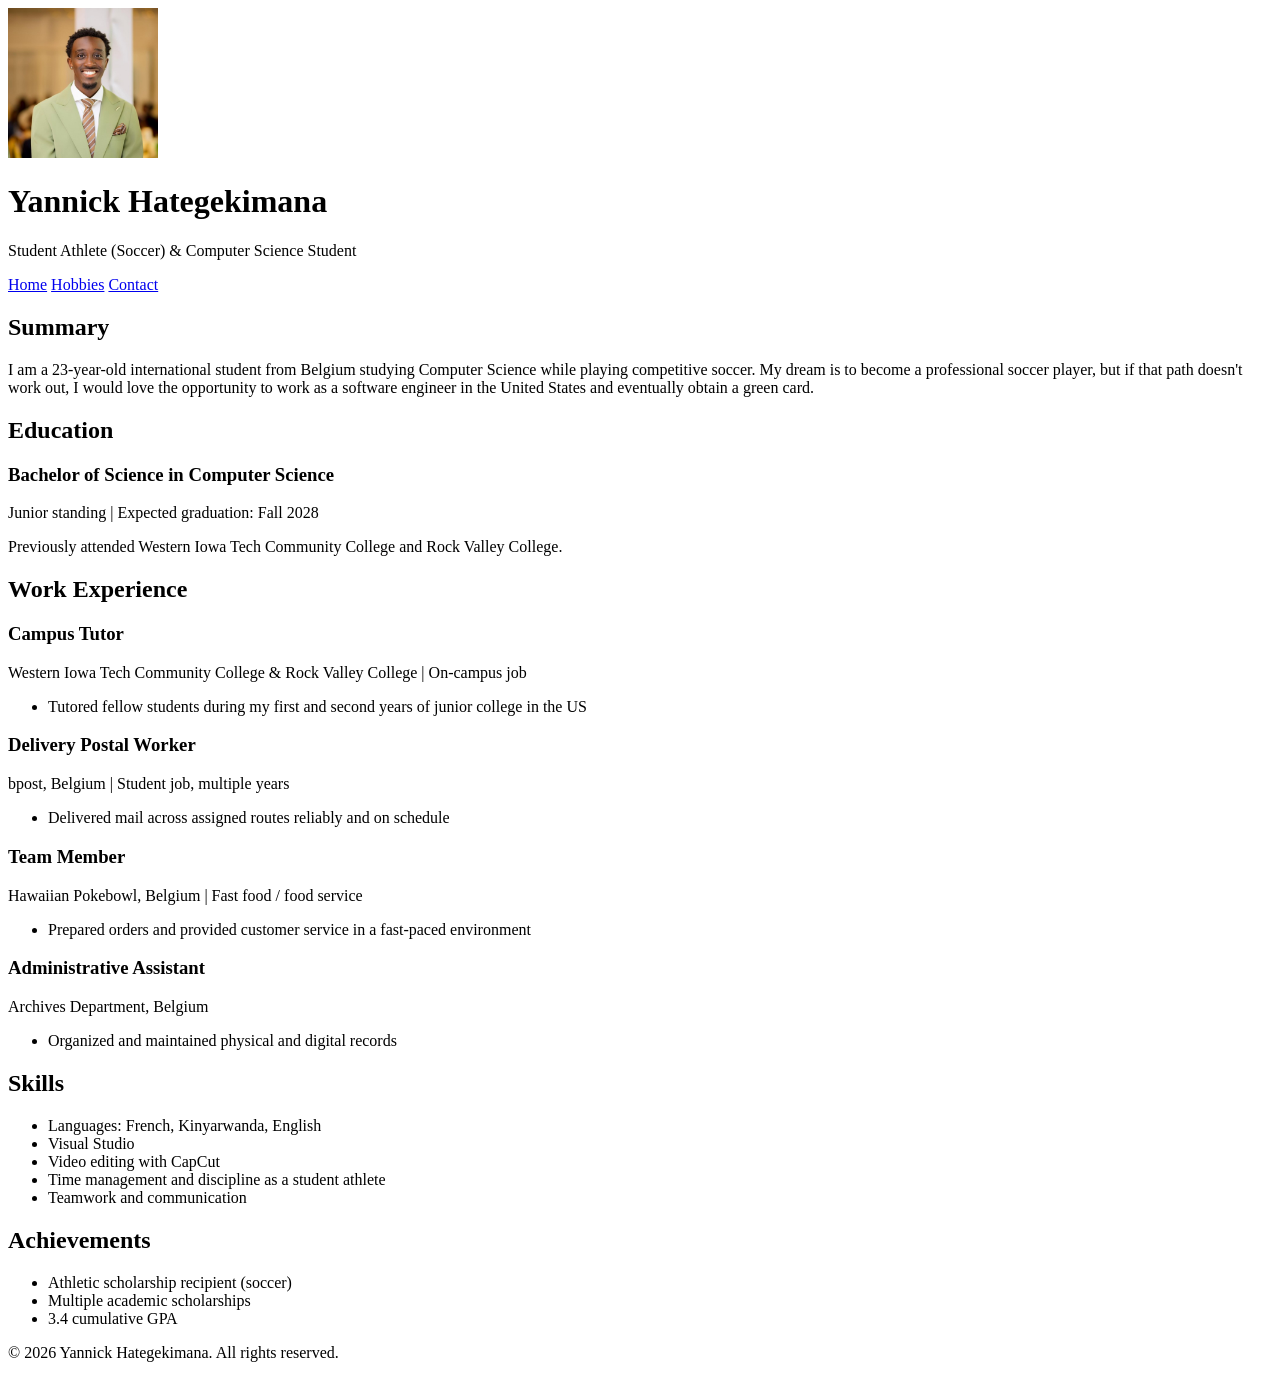
==== index.html @ 12e072e1 "Add website files" ====
<!DOCTYPE html>
<html lang="en">
<head>
  <meta charset="UTF-8">
  <title>My Resume</title>
</head>
<body>

  <header>
    <img src="images/profile.jpg" alt="Profile photo of Yannick Hategekimana" width="150">
    <h1>Yannick Hategekimana</h1>
    <p>Student Athlete (Soccer) &amp; Computer Science Student</p>
  </header>

  <nav>
    <a href="index.html">Home</a>
    <a href="hobbies.html">Hobbies</a>
    <a href="contact.html">Contact</a>
  </nav>

  <main>

    <section>
      <h2>Summary</h2>
      <p>
        I am a 23-year-old international student from Belgium studying Computer Science
        while playing competitive soccer. My dream is to become a professional soccer
        player, but if that path doesn't work out, I would love the opportunity to work
        as a software engineer in the United States and eventually obtain a green card.
      </p>
    </section>

    <section>
      <h2>Education</h2>
      <h3>Bachelor of Science in Computer Science</h3>
      <p>Junior standing | Expected graduation: Fall 2028</p>
      <p>Previously attended Western Iowa Tech Community College and Rock Valley College.</p>
    </section>

    <section>
      <h2>Work Experience</h2>

      <h3>Campus Tutor</h3>
      <p>Western Iowa Tech Community College &amp; Rock Valley College | On-campus job</p>
      <ul>
        <li>Tutored fellow students during my first and second years of junior college in the US</li>
      </ul>

      <h3>Delivery Postal Worker</h3>
      <p>bpost, Belgium | Student job, multiple years</p>
      <ul>
        <li>Delivered mail across assigned routes reliably and on schedule</li>
      </ul>

      <h3>Team Member</h3>
      <p>Hawaiian Pokebowl, Belgium | Fast food / food service</p>
      <ul>
        <li>Prepared orders and provided customer service in a fast-paced environment</li>
      </ul>

      <h3>Administrative Assistant</h3>
      <p>Archives Department, Belgium</p>
      <ul>
        <li>Organized and maintained physical and digital records</li>
      </ul>
    </section>

    <section>
      <h2>Skills</h2>
      <ul>
        <li>Languages: French, Kinyarwanda, English</li>
        <li>Visual Studio</li>
        <li>Video editing with CapCut</li>
        <li>Time management and discipline as a student athlete</li>
        <li>Teamwork and communication</li>
      </ul>
    </section>

    <section>
      <h2>Achievements</h2>
      <ul>
        <li>Athletic scholarship recipient (soccer)</li>
        <li>Multiple academic scholarships</li>
        <li>3.4 cumulative GPA</li>
      </ul>
    </section>

  </main>

  <footer>
    <p>&copy; 2026 Yannick Hategekimana. All rights reserved.</p>
  </footer>

</body>
</html>
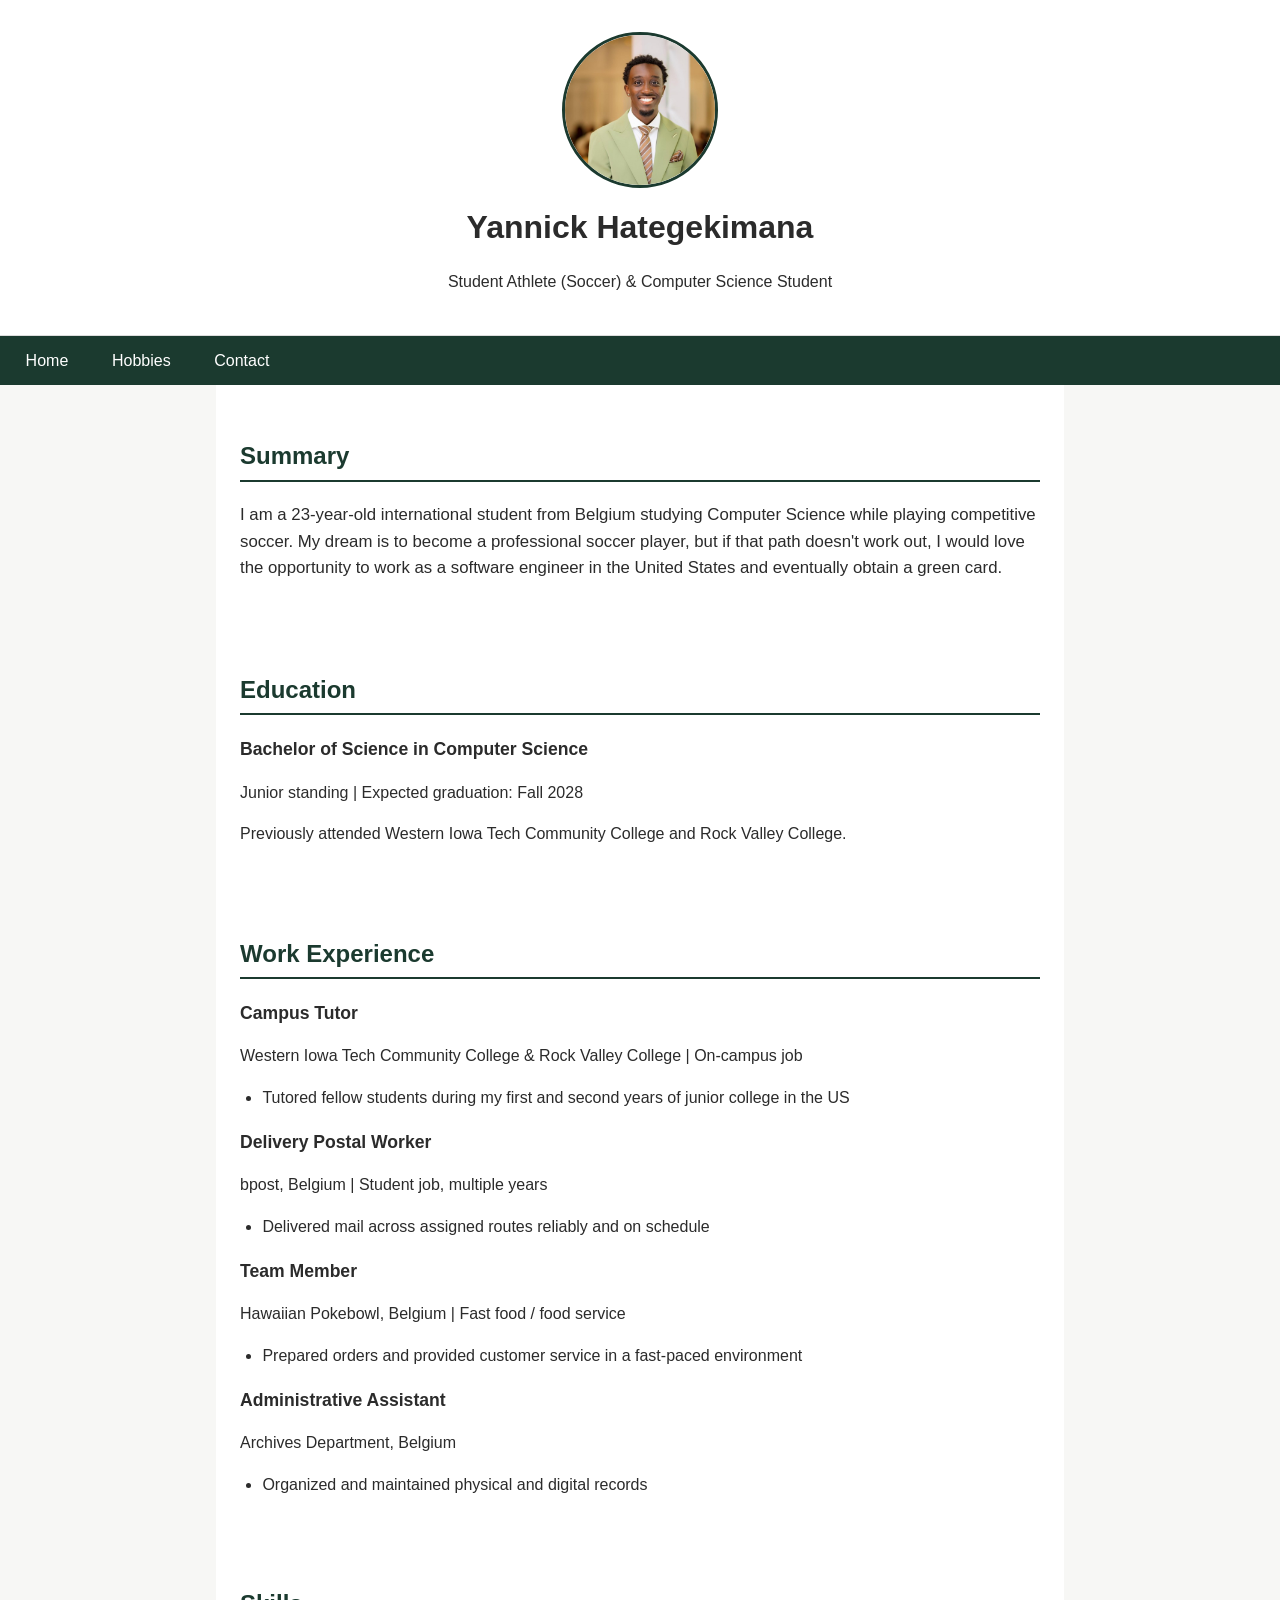
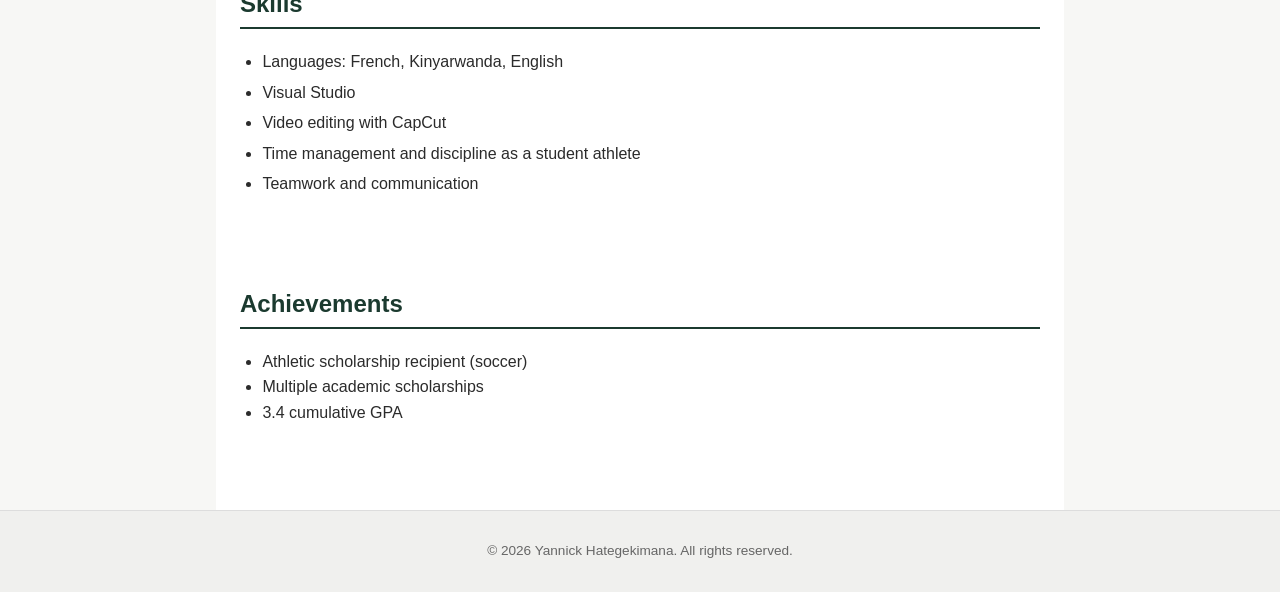
==== commit 00e8070d: "Add files via upload" ====
--- a/index.html
+++ b/index.html
@@ -3,16 +3,17 @@
 <head>
   <meta charset="UTF-8">
   <title>My Resume</title>
+  <link rel="stylesheet" href="style.css">
 </head>
 <body>
 
-  <header>
-    <img src="images/profile.jpg" alt="Profile photo of Yannick Hategekimana" width="150">
+  <header class="site-header">
+    <img src="images/profile.jpg" alt="Profile photo of Yannick Hategekimana" class="profile-photo">
     <h1>Yannick Hategekimana</h1>
     <p>Student Athlete (Soccer) &amp; Computer Science Student</p>
   </header>
 
-  <nav>
+  <nav class="site-nav">
     <a href="index.html">Home</a>
     <a href="hobbies.html">Hobbies</a>
     <a href="contact.html">Contact</a>
@@ -20,7 +21,7 @@
 
   <main>
 
-    <section>
+    <section class="intro">
       <h2>Summary</h2>
       <p>
         I am a 23-year-old international student from Belgium studying Computer Science
@@ -30,14 +31,14 @@
       </p>
     </section>
 
-    <section>
+    <section class="education">
       <h2>Education</h2>
       <h3>Bachelor of Science in Computer Science</h3>
       <p>Junior standing | Expected graduation: Fall 2028</p>
       <p>Previously attended Western Iowa Tech Community College and Rock Valley College.</p>
     </section>
 
-    <section>
+    <section class="experience">
       <h2>Work Experience</h2>
 
       <h3>Campus Tutor</h3>
@@ -65,7 +66,7 @@
       </ul>
     </section>
 
-    <section>
+    <section class="skills">
       <h2>Skills</h2>
       <ul>
         <li>Languages: French, Kinyarwanda, English</li>
@@ -76,7 +77,7 @@
       </ul>
     </section>
 
-    <section>
+    <section class="awards">
       <h2>Achievements</h2>
       <ul>
         <li>Athletic scholarship recipient (soccer)</li>
@@ -87,7 +88,7 @@
 
   </main>
 
-  <footer>
+  <footer class="site-footer">
     <p>&copy; 2026 Yannick Hategekimana. All rights reserved.</p>
   </footer>
 
--- a/style.css
+++ b/style.css
@@ -0,0 +1,140 @@
+/* =========================================
+   BASE STYLES
+   Element selectors: body, h1, h2, h3, a, ul
+   ========================================= */
+
+body {
+  margin: 0;
+  font-family: "Segoe UI", Arial, sans-serif;
+  color: #2b2b2b;
+  background-color: #f7f7f5;
+  line-height: 1.6;
+}
+
+h1 {
+  font-size: 2rem;
+  margin: 0.4rem 0;
+}
+
+h2 {
+  font-size: 1.5rem;
+  color: #1b3a2f;
+  border-bottom: 2px solid #1b3a2f;
+  padding-bottom: 0.25rem;
+  margin-top: 1.5rem;
+}
+
+h3 {
+  font-size: 1.1rem;
+  margin-bottom: 0.2rem;
+  color: #2b2b2b;
+}
+
+ul {
+  padding-left: 1.4rem;
+}
+
+a {
+  color: #1b3a2f;
+}
+
+
+/* =========================================
+   NAVIGATION
+   Class selector: .site-nav
+   Descendant selector: .site-nav a
+   Hover and focus states for links
+   ========================================= */
+
+.site-nav {
+  background-color: #1b3a2f;
+  padding: 0.75rem 1rem;
+  display: block;
+}
+
+.site-nav a {
+  color: #ffffff;
+  text-decoration: none;
+  margin-right: 1.25rem;
+  padding: 0.3rem 0.6rem;
+  border-radius: 4px;
+}
+
+.site-nav a:hover {
+  background-color: #2f5a48;
+}
+
+.site-nav a:focus {
+  outline: 3px solid #ffd27f;
+  outline-offset: 2px;
+}
+
+
+/* =========================================
+   HEADER
+   Class selector: .site-header
+   ========================================= */
+
+.site-header {
+  text-align: center;
+  padding: 2rem 1rem 1.5rem 1rem;
+  background-color: #ffffff;
+  border-bottom: 1px solid #dddddd;
+}
+
+.profile-photo {
+  width: 150px;
+  height: 150px;
+  object-fit: cover;
+  border-radius: 50%;
+  border: 3px solid #1b3a2f;
+}
+
+
+/* =========================================
+   MAIN CONTENT / PORTFOLIO SECTIONS
+   Class selectors: .intro, .skills
+   ID selector: #contact
+   ========================================= */
+
+main {
+  max-width: 800px;
+  margin: 0 auto;
+  padding: 1rem 1.5rem 2rem 1.5rem;
+  background-color: #ffffff;
+}
+
+section {
+  margin-bottom: 1.5rem;
+  padding: 0.75rem 0;
+}
+
+.intro {
+  font-size: 1.05rem;
+}
+
+.skills ul li {
+  margin-bottom: 0.3rem;
+}
+
+#contact {
+  background-color: #eef3f0;
+  padding: 1rem;
+  border-radius: 6px;
+  border: 1px solid #c7d8ce;
+}
+
+
+/* =========================================
+   FOOTER
+   Class selector: .site-footer
+   ========================================= */
+
+.site-footer {
+  text-align: center;
+  padding: 1rem;
+  font-size: 0.85rem;
+  color: #666666;
+  background-color: #f0f0ee;
+  border-top: 1px solid #dddddd;
+}
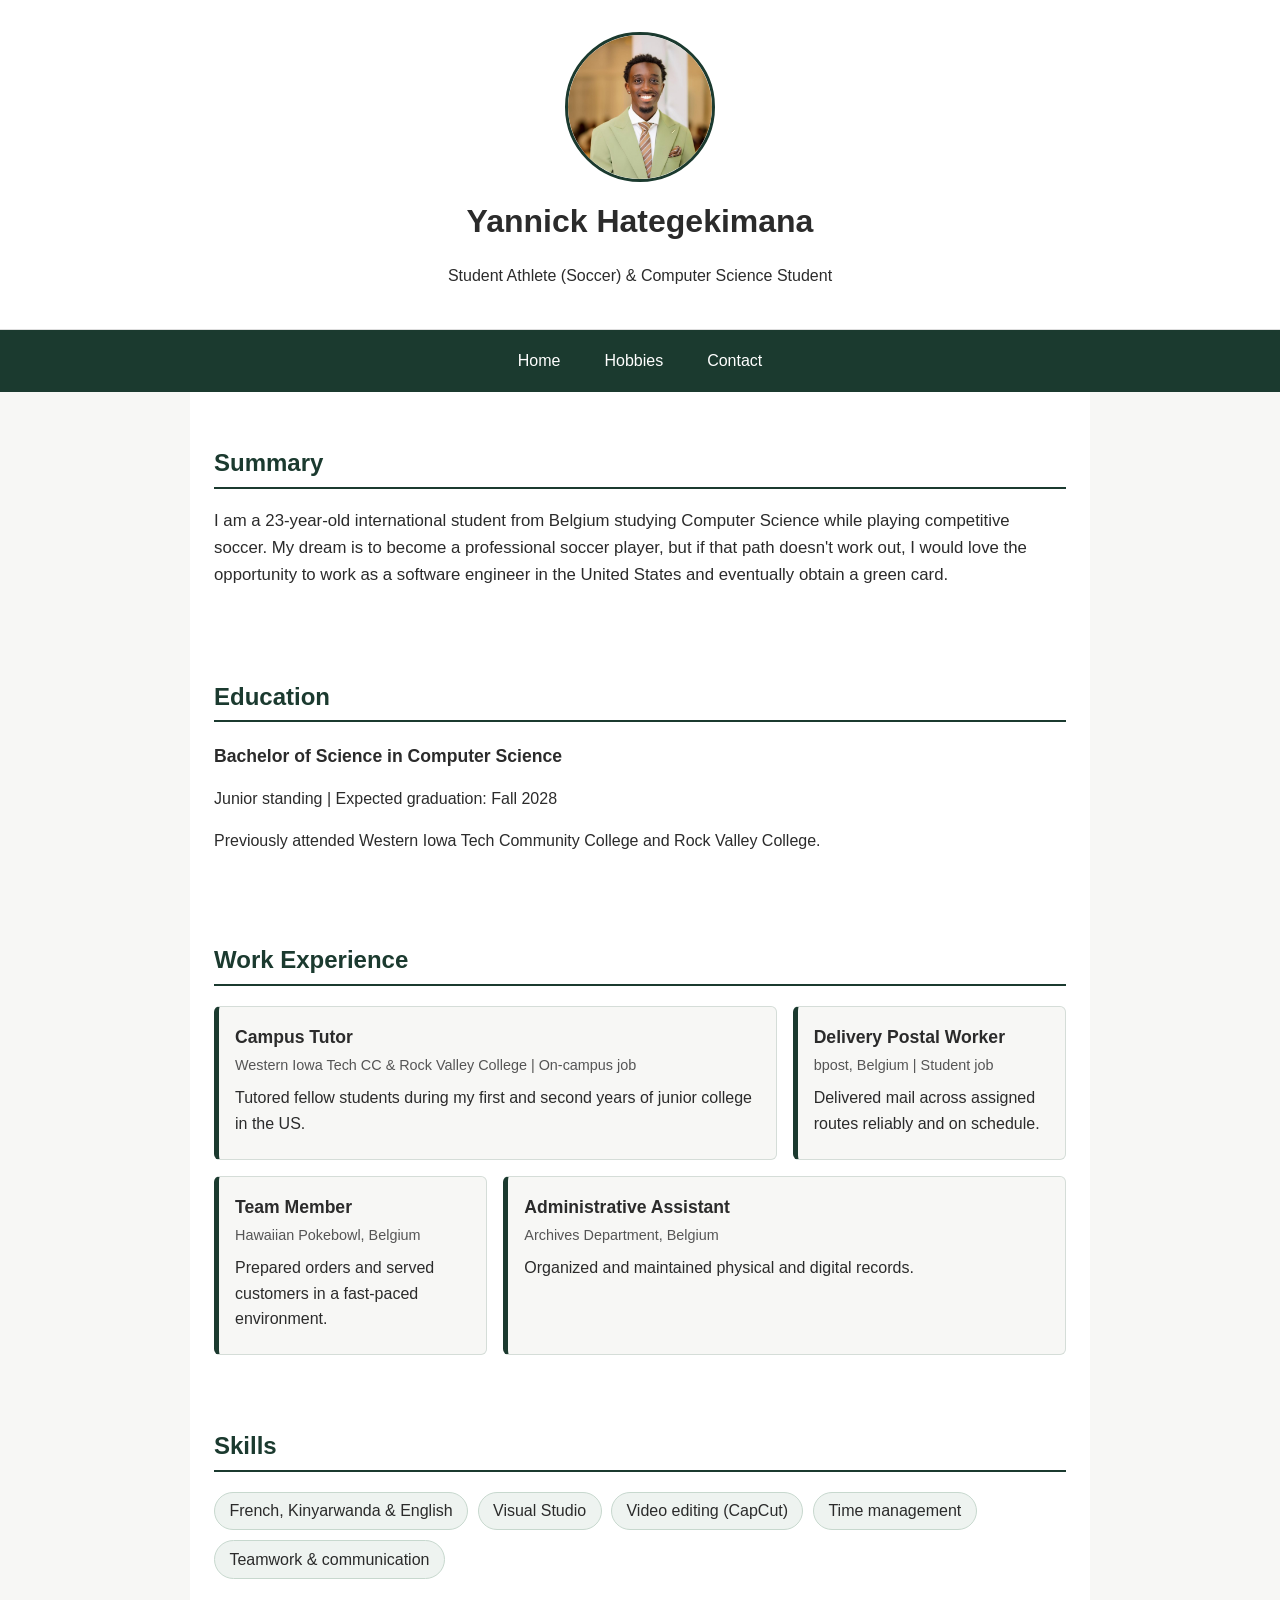
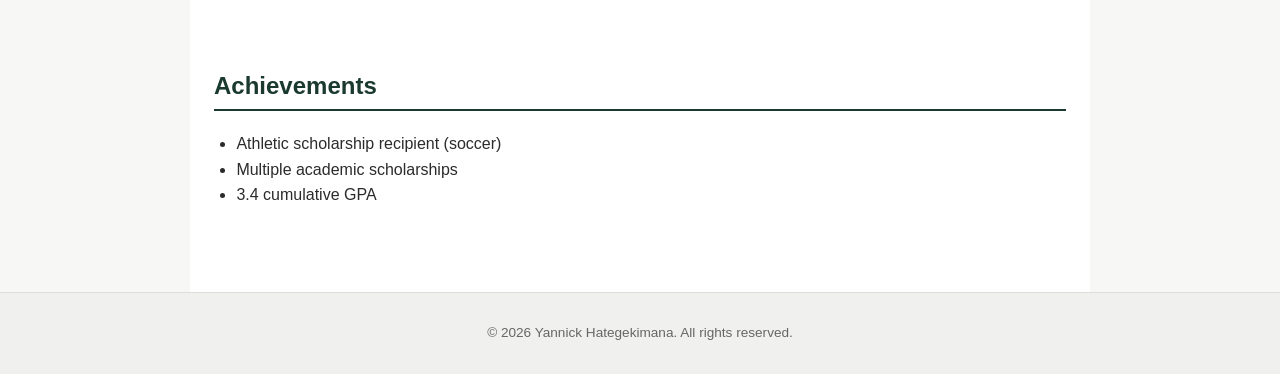
==== commit 9a3aa3e9: "Midterm Midterm: add Flexbox, Grid and media queries" ====
--- a/index.html
+++ b/index.html
@@ -2,6 +2,7 @@
 <html lang="en">
 <head>
   <meta charset="UTF-8">
+  <meta name="viewport" content="width=device-width, initial-scale=1.0">
   <title>My Resume</title>
   <link rel="stylesheet" href="style.css">
 </head>
@@ -40,40 +41,43 @@
 
     <section class="experience">
       <h2>Work Experience</h2>
+      <div class="card-grid">
 
-      <h3>Campus Tutor</h3>
-      <p>Western Iowa Tech Community College &amp; Rock Valley College | On-campus job</p>
-      <ul>
-        <li>Tutored fellow students during my first and second years of junior college in the US</li>
-      </ul>
+        <article class="card card-wide">
+          <h3>Campus Tutor</h3>
+          <p class="meta">Western Iowa Tech CC &amp; Rock Valley College | On-campus job</p>
+          <p>Tutored fellow students during my first and second years of junior college in the US.</p>
+        </article>
 
-      <h3>Delivery Postal Worker</h3>
-      <p>bpost, Belgium | Student job, multiple years</p>
-      <ul>
-        <li>Delivered mail across assigned routes reliably and on schedule</li>
-      </ul>
+        <article class="card">
+          <h3>Delivery Postal Worker</h3>
+          <p class="meta">bpost, Belgium | Student job</p>
+          <p>Delivered mail across assigned routes reliably and on schedule.</p>
+        </article>
 
-      <h3>Team Member</h3>
-      <p>Hawaiian Pokebowl, Belgium | Fast food / food service</p>
-      <ul>
-        <li>Prepared orders and provided customer service in a fast-paced environment</li>
-      </ul>
+        <article class="card">
+          <h3>Team Member</h3>
+          <p class="meta">Hawaiian Pokebowl, Belgium</p>
+          <p>Prepared orders and served customers in a fast-paced environment.</p>
+        </article>
 
-      <h3>Administrative Assistant</h3>
-      <p>Archives Department, Belgium</p>
-      <ul>
-        <li>Organized and maintained physical and digital records</li>
-      </ul>
+        <article class="card card-wide">
+          <h3>Administrative Assistant</h3>
+          <p class="meta">Archives Department, Belgium</p>
+          <p>Organized and maintained physical and digital records.</p>
+        </article>
+
+      </div>
     </section>
 
     <section class="skills">
       <h2>Skills</h2>
-      <ul>
-        <li>Languages: French, Kinyarwanda, English</li>
+      <ul class="skill-list">
+        <li>French, Kinyarwanda &amp; English</li>
         <li>Visual Studio</li>
-        <li>Video editing with CapCut</li>
-        <li>Time management and discipline as a student athlete</li>
-        <li>Teamwork and communication</li>
+        <li>Video editing (CapCut)</li>
+        <li>Time management</li>
+        <li>Teamwork &amp; communication</li>
       </ul>
     </section>
 
--- a/style.css
+++ b/style.css
@@ -1,7 +1,7 @@
 /* =========================================
    BASE STYLES
-   Element selectors: body, h1, h2, h3, a, ul
    ========================================= */
+* { box-sizing: border-box; }
 
 body {
   margin: 0;
@@ -11,11 +11,7 @@
   line-height: 1.6;
 }
 
-h1 {
-  font-size: 2rem;
-  margin: 0.4rem 0;
-}
-
+h1 { font-size: 2rem; margin: 0.4rem 0; }
 h2 {
   font-size: 1.5rem;
   color: #1b3a2f;
@@ -23,58 +19,14 @@
   padding-bottom: 0.25rem;
   margin-top: 1.5rem;
 }
-
-h3 {
-  font-size: 1.1rem;
-  margin-bottom: 0.2rem;
-  color: #2b2b2b;
-}
-
-ul {
-  padding-left: 1.4rem;
-}
-
-a {
-  color: #1b3a2f;
-}
-
-
-/* =========================================
-   NAVIGATION
-   Class selector: .site-nav
-   Descendant selector: .site-nav a
-   Hover and focus states for links
-   ========================================= */
-
-.site-nav {
-  background-color: #1b3a2f;
-  padding: 0.75rem 1rem;
-  display: block;
-}
-
-.site-nav a {
-  color: #ffffff;
-  text-decoration: none;
-  margin-right: 1.25rem;
-  padding: 0.3rem 0.6rem;
-  border-radius: 4px;
-}
-
-.site-nav a:hover {
-  background-color: #2f5a48;
-}
-
-.site-nav a:focus {
-  outline: 3px solid #ffd27f;
-  outline-offset: 2px;
-}
+h3 { font-size: 1.1rem; margin: 0 0 0.2rem 0; }
+ul { padding-left: 1.4rem; }
+a { color: #1b3a2f; }
 
 
 /* =========================================
    HEADER
-   Class selector: .site-header
    ========================================= */
-
 .site-header {
   text-align: center;
   padding: 2rem 1rem 1.5rem 1rem;
@@ -92,31 +44,92 @@
 
 
 /* =========================================
-   MAIN CONTENT / PORTFOLIO SECTIONS
-   Class selectors: .intro, .skills
-   ID selector: #contact
+   FLEXBOX AREA 1: NAVIGATION
    ========================================= */
+.site-nav {
+  display: flex;                  /* turns the nav into a flex row */
+  justify-content: center;        /* centers links horizontally */
+  align-items: center;            /* aligns links vertically */
+  flex-wrap: wrap;                /* links wrap instead of overflowing */
+  gap: 0.75rem;                   /* even spacing between links */
+  background-color: #1b3a2f;
+  padding: 0.75rem 1rem;
+}
 
+.site-nav a {
+  color: #ffffff;
+  text-decoration: none;
+  padding: 0.4rem 1rem;
+  border-radius: 4px;
+}
+.site-nav a:hover { background-color: #2f5a48; }
+.site-nav a:focus { outline: 3px solid #ffd27f; outline-offset: 2px; }
+
+
+/* =========================================
+   MAIN CONTENT
+   ========================================= */
 main {
-  max-width: 800px;
+  max-width: 900px;
   margin: 0 auto;
   padding: 1rem 1.5rem 2rem 1.5rem;
   background-color: #ffffff;
 }
 
-section {
-  margin-bottom: 1.5rem;
-  padding: 0.75rem 0;
+section { margin-bottom: 1.5rem; padding: 0.75rem 0; }
+.intro { font-size: 1.05rem; }
+
+
+/* =========================================
+   FLEXBOX AREA 2: SKILLS / HOBBIES / CONTACT ROW
+   ========================================= */
+.skill-list,
+.contact-links {
+  display: flex;
+  flex-wrap: wrap;                /* chips wrap onto new lines */
+  justify-content: flex-start;    /* start-aligned row */
+  align-items: center;
+  gap: 0.6rem;                    /* spacing between chips */
+  list-style: none;
+  padding-left: 0;
 }
 
-.intro {
-  font-size: 1.05rem;
+.skill-list li,
+.contact-links li {
+  background-color: #eef3f0;
+  border: 1px solid #c7d8ce;
+  border-radius: 20px;
+  padding: 0.35rem 0.9rem;
 }
 
-.skills ul li {
-  margin-bottom: 0.3rem;
+
+/* =========================================
+   CSS GRID: WORK EXPERIENCE CARD GALLERY
+   ========================================= */
+.card-grid {
+  display: grid;
+  grid-template-columns: repeat(3, 1fr);  /* 3 equal columns */
+  grid-auto-rows: minmax(130px, auto);    /* rows at least 130px, grow if needed */
+  gap: 1rem;                              /* spacing between cards */
 }
 
+.card {
+  background-color: #f7f7f5;
+  border: 1px solid #d5ddd8;
+  border-left: 5px solid #1b3a2f;
+  border-radius: 6px;
+  padding: 1rem;
+}
+
+.card-wide { grid-column: span 2; }       /* wide cards span 2 columns */
+
+.card .meta { font-size: 0.9rem; color: #555555; margin: 0 0 0.5rem 0; }
+.card p { margin: 0 0 0.4rem 0; }
+
+
+/* =========================================
+   CONTACT BOX
+   ========================================= */
 #contact {
   background-color: #eef3f0;
   padding: 1rem;
@@ -127,9 +140,7 @@
 
 /* =========================================
    FOOTER
-   Class selector: .site-footer
    ========================================= */
-
 .site-footer {
   text-align: center;
   padding: 1rem;
@@ -138,3 +149,34 @@
   background-color: #f0f0ee;
   border-top: 1px solid #dddddd;
 }
+
+
+/* =========================================
+   RESPONSIVE: TABLET (800px and below)
+   ========================================= */
+@media (max-width: 800px) {
+  main { padding: 1rem; }
+
+  .card-grid { grid-template-columns: repeat(2, 1fr); }  /* 3 -> 2 columns */
+  .card-wide { grid-column: span 1; }                    /* no spanning */
+}
+
+
+/* =========================================
+   RESPONSIVE: MOBILE (500px and below)
+   ========================================= */
+@media (max-width: 500px) {
+  h1 { font-size: 1.5rem; }
+  h2 { font-size: 1.25rem; }
+  .site-header { padding: 1.25rem 0.75rem 1rem 0.75rem; }
+  .profile-photo { width: 110px; height: 110px; }
+
+  .site-nav {
+    flex-direction: column;       /* stack nav links vertically */
+    align-items: stretch;
+    text-align: center;
+  }
+  .site-nav a { padding: 0.6rem; }  /* bigger tap targets */
+
+  .card-grid { grid-template-columns: 1fr; }             /* 1 column */
+}
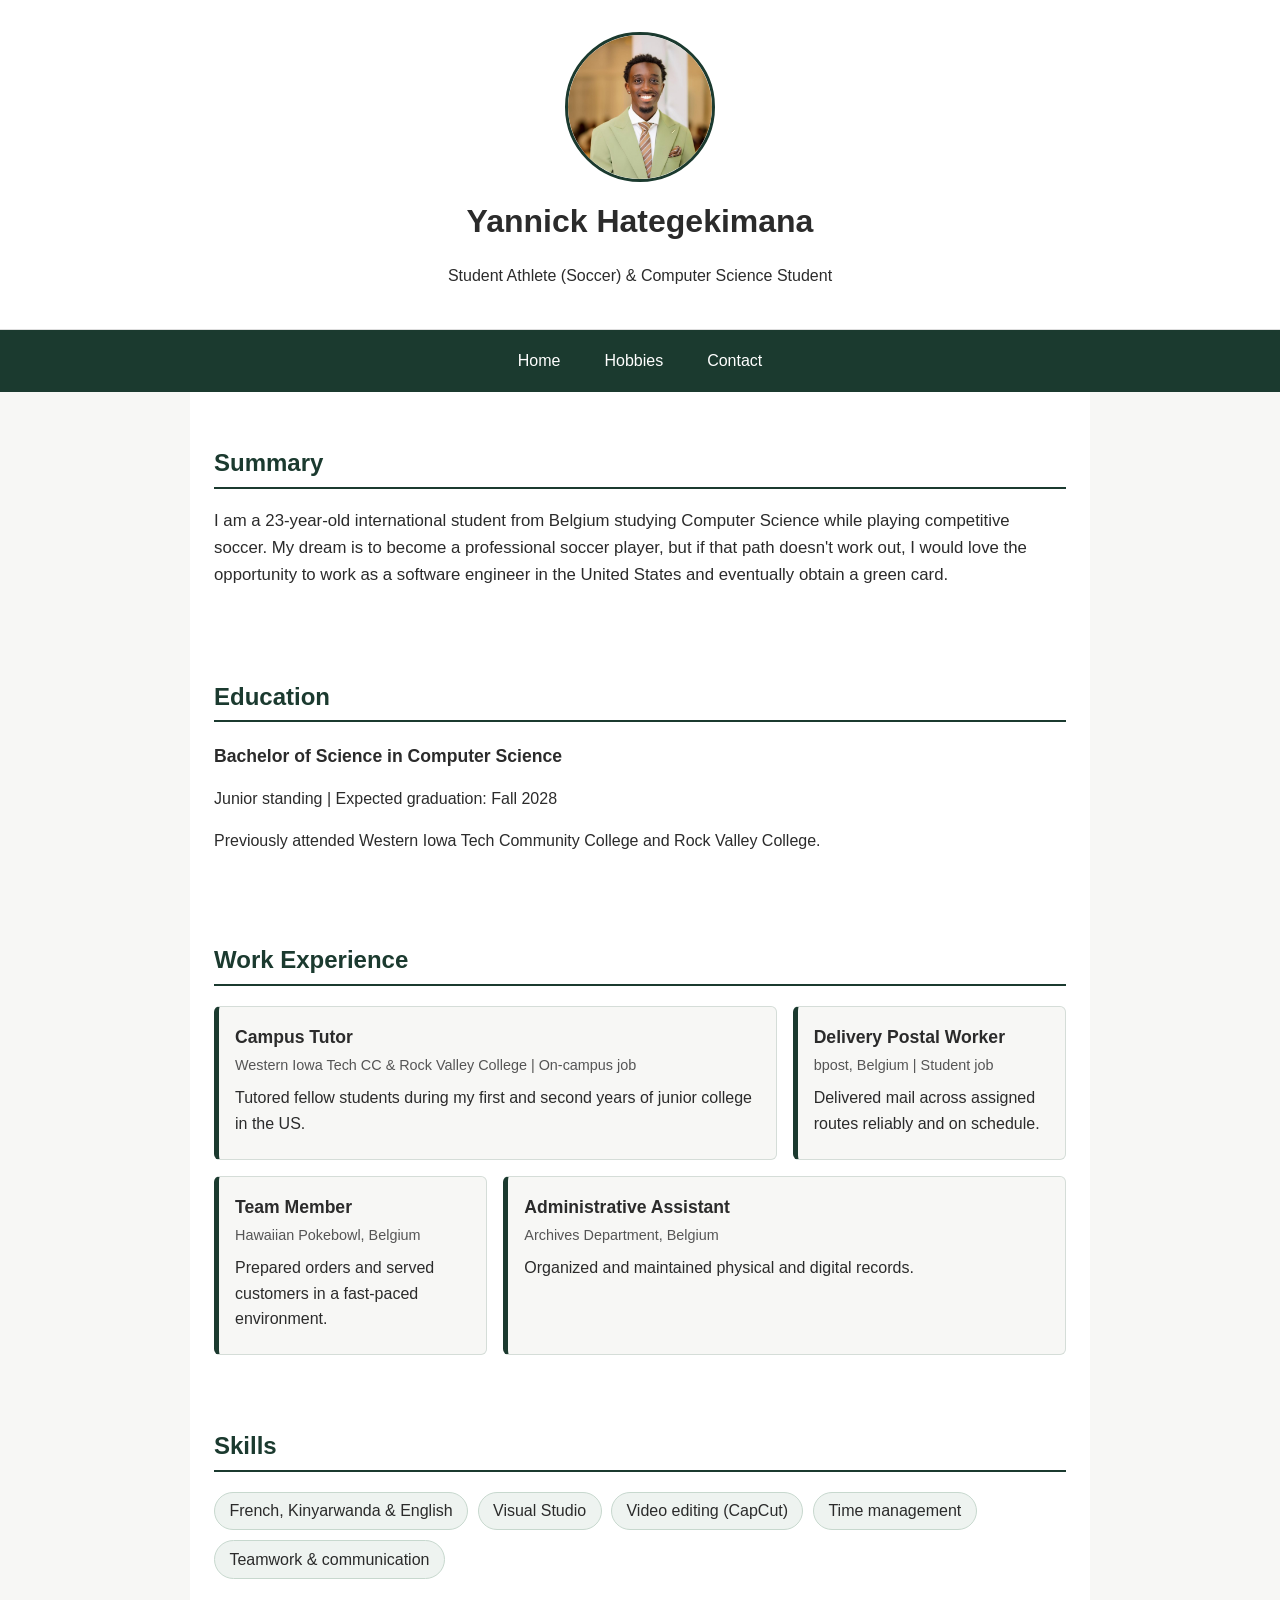
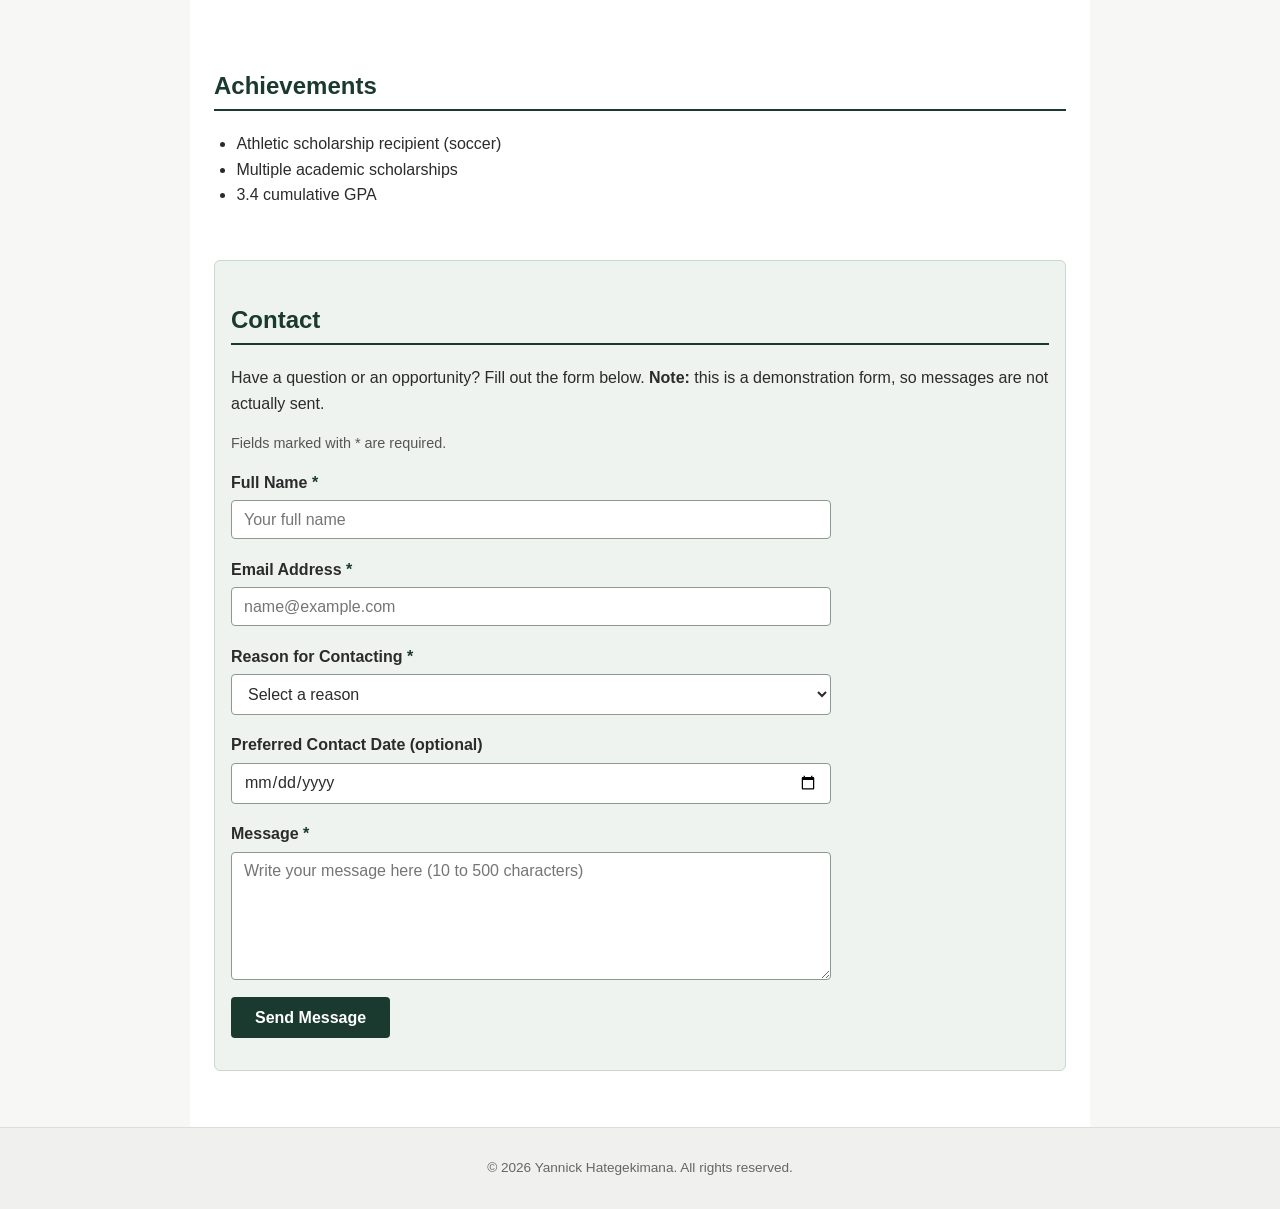
==== commit 5ce31552: "Add files via upload" ====
--- a/index.html
+++ b/index.html
@@ -17,7 +17,7 @@
   <nav class="site-nav">
     <a href="index.html">Home</a>
     <a href="hobbies.html">Hobbies</a>
-    <a href="contact.html">Contact</a>
+    <a href="#contact">Contact</a>
   </nav>
 
   <main>
@@ -90,11 +90,75 @@
       </ul>
     </section>
 
+    <section id="contact">
+      <h2>Contact</h2>
+      <p>
+        Have a question or an opportunity? Fill out the form below.
+        <strong>Note:</strong> this is a demonstration form, so messages are not actually sent.
+      </p>
+      <p class="form-note">Fields marked with * are required.</p>
+
+      <form id="contact-form" class="contact-form" action="#contact" method="get">
+
+        <div class="form-group">
+          <label for="fullname">Full Name <span class="required" aria-hidden="true">*</span></label>
+          <input type="text" id="fullname" name="fullname" required minlength="2" maxlength="60"
+                 autocomplete="name" placeholder="Your full name">
+        </div>
+
+        <div class="form-group">
+          <label for="email">Email Address <span class="required" aria-hidden="true">*</span></label>
+          <input type="email" id="email" name="email" required
+                 autocomplete="email" placeholder="name@example.com">
+        </div>
+
+        <div class="form-group">
+          <label for="reason">Reason for Contacting <span class="required" aria-hidden="true">*</span></label>
+          <select id="reason" name="reason" required>
+            <option value="">Select a reason</option>
+            <option value="soccer">Soccer opportunity</option>
+            <option value="job">Internship or job opportunity</option>
+            <option value="collaboration">Project collaboration</option>
+            <option value="question">General question</option>
+          </select>
+        </div>
+
+        <div class="form-group">
+          <label for="contactdate">Preferred Contact Date (optional)</label>
+          <input type="date" id="contactdate" name="contactdate">
+        </div>
+
+        <div class="form-group">
+          <label for="message">Message <span class="required" aria-hidden="true">*</span></label>
+          <textarea id="message" name="message" rows="5" required minlength="10" maxlength="500"
+                    placeholder="Write your message here (10 to 500 characters)"></textarea>
+        </div>
+
+        <button type="submit" class="btn">Send Message</button>
+        <p id="form-status" role="status" aria-live="polite"></p>
+
+      </form>
+    </section>
+
   </main>
 
   <footer class="site-footer">
     <p>&copy; 2026 Yannick Hategekimana. All rights reserved.</p>
   </footer>
 
+  <script>
+    // Demonstration form: runs only after the browser's built-in validation passes.
+    // It stops the page from navigating away and shows a message instead.
+    var form = document.getElementById("contact-form");
+    var statusMessage = document.getElementById("form-status");
+
+    form.addEventListener("submit", function (event) {
+      event.preventDefault();
+      statusMessage.textContent = "Thank you, " + form.fullname.value +
+        "! This is a demonstration form, so your message was not sent.";
+      form.reset();
+    });
+  </script>
+
 </body>
 </html>
--- a/style.css
+++ b/style.css
@@ -152,6 +152,84 @@
 
 
 /* =========================================
+   CONTACT FORM
+   ========================================= */
+.form-note { font-size: 0.9rem; color: #555555; }
+
+.contact-form { max-width: 600px; }
+
+.form-group { margin-bottom: 1.1rem; }
+
+.contact-form label {
+  display: block;
+  font-weight: 600;
+  margin-bottom: 0.3rem;
+}
+
+.contact-form .required { color: #1b3a2f; }
+
+.contact-form input,
+.contact-form select,
+.contact-form textarea {
+  display: block;
+  width: 100%;
+  padding: 0.6rem 0.75rem;
+  font-family: inherit;
+  font-size: 1rem;              /* 16px keeps text readable on phones */
+  color: #2b2b2b;
+  background-color: #ffffff;
+  border: 1px solid #8a9a92;
+  border-radius: 4px;
+}
+
+.contact-form textarea {
+  resize: vertical;
+  min-height: 8rem;
+}
+
+/* Visible keyboard focus */
+.contact-form input:focus,
+.contact-form select:focus,
+.contact-form textarea:focus {
+  outline: 3px solid #2f5a48;
+  outline-offset: 2px;
+  border-color: #1b3a2f;
+}
+
+/* Highlight a field after the user has entered an invalid value */
+.contact-form input:user-invalid,
+.contact-form select:user-invalid,
+.contact-form textarea:user-invalid {
+  border-color: #a12626;
+}
+
+.btn {
+  font-family: inherit;
+  font-size: 1rem;
+  font-weight: 600;
+  color: #ffffff;
+  background-color: #1b3a2f;
+  border: none;
+  border-radius: 4px;
+  padding: 0.7rem 1.5rem;
+  cursor: pointer;
+}
+
+.btn:hover { background-color: #2f5a48; }
+
+.btn:focus-visible {
+  outline: 3px solid #1b3a2f;
+  outline-offset: 3px;
+}
+
+#form-status {
+  margin-top: 1rem;
+  font-weight: 600;
+  color: #1b3a2f;
+}
+
+
+/* =========================================
    RESPONSIVE: TABLET (800px and below)
    ========================================= */
 @media (max-width: 800px) {
@@ -180,3 +258,9 @@
 
   .card-grid { grid-template-columns: 1fr; }             /* 1 column */
 }
+
+
+/* Form button fills the width on small phones */
+@media (max-width: 500px) {
+  .btn { width: 100%; }
+}
